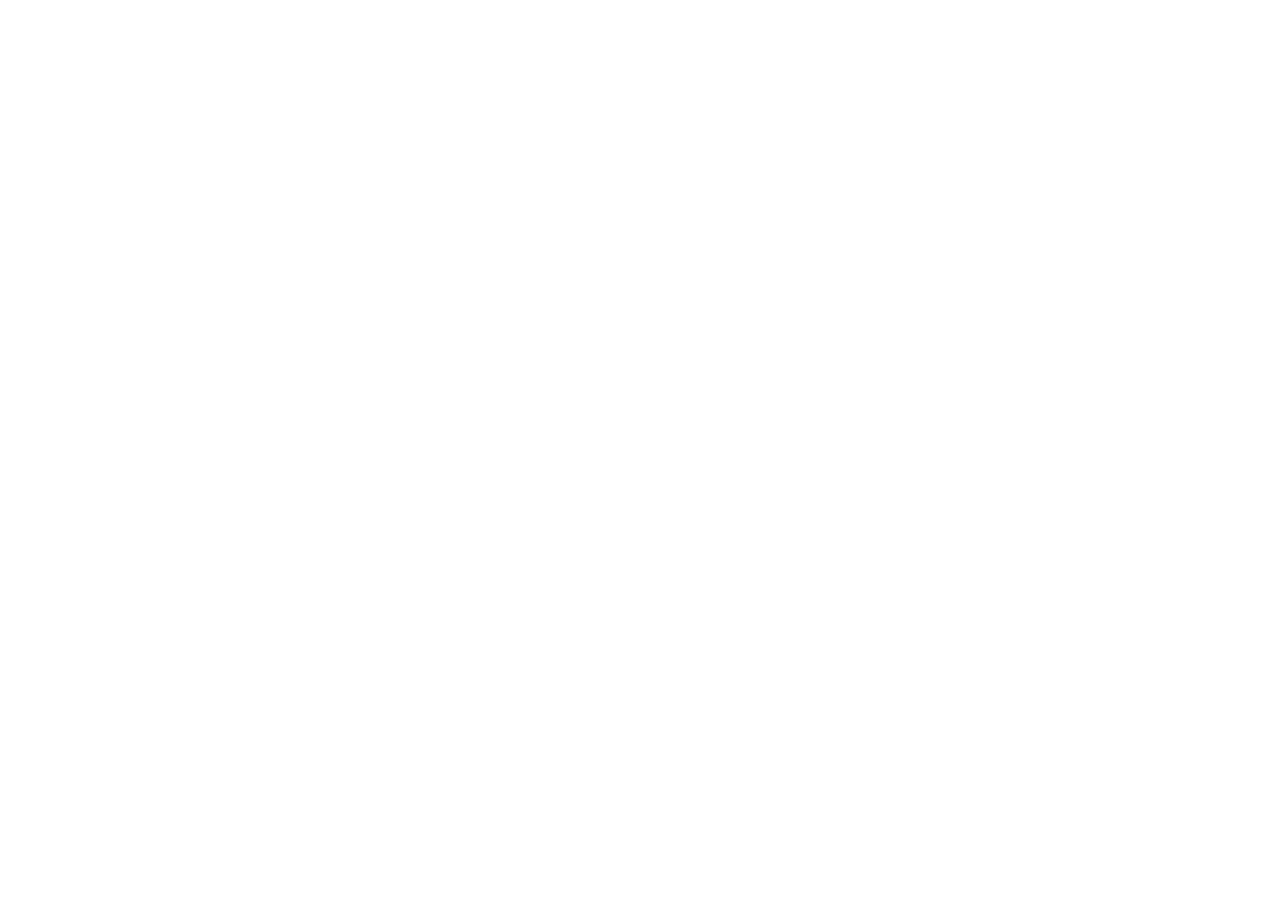
==== pages/communityconcoctions.html @ cd21d294 "first commit" ====
<!DOCTYPE html>
<html lang="en">

<head>
    <meta charset="UTF-8">
    <meta name="viewport" content="width=device-width, initial-scale=1.0">
    <link rel="stylesheet" href="../css/main.css" />
    <title>Document</title>
</head>

<body>

</body>

</html>
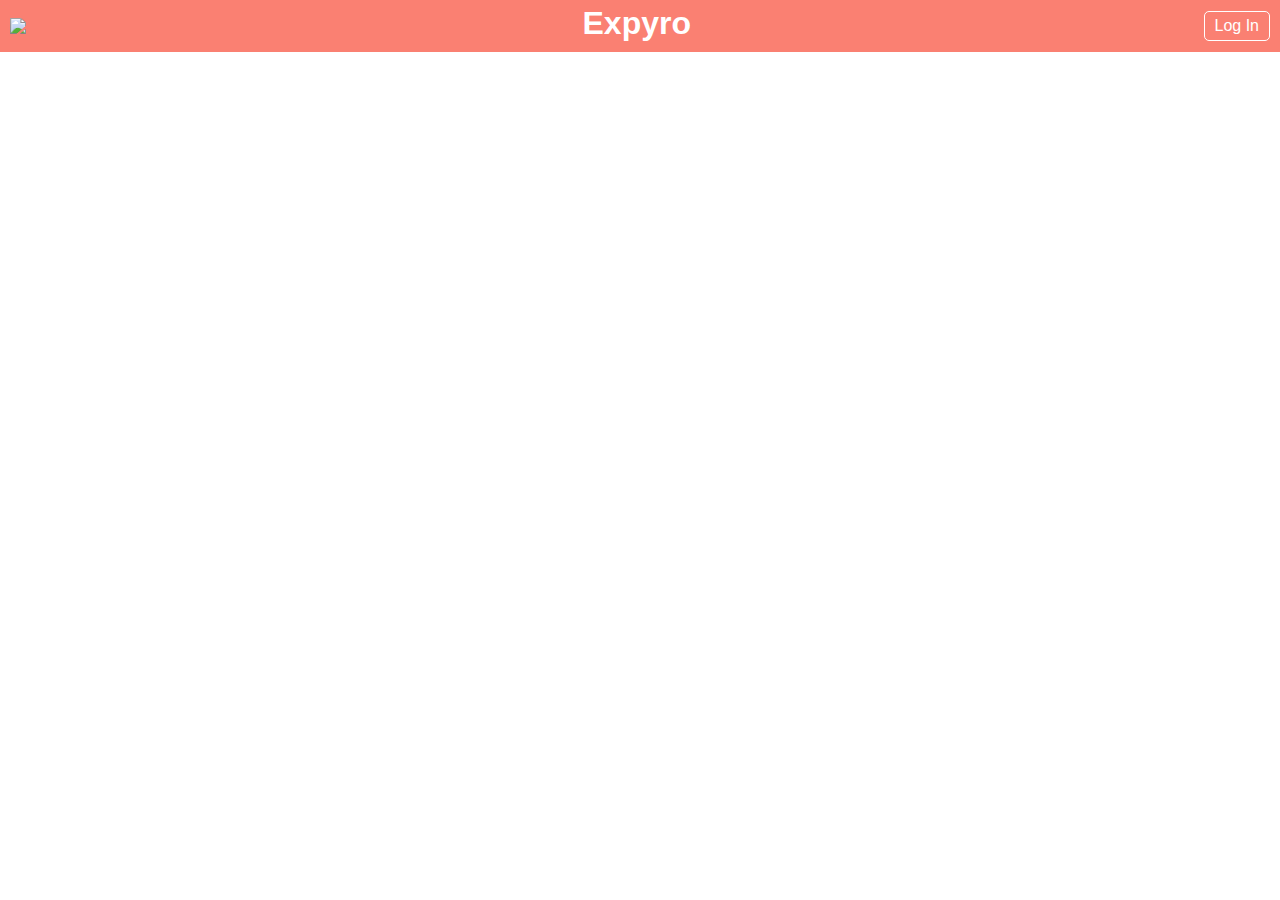
==== commit 27d92cf4: "Page changes" ====
--- a/pages/communityconcoctions.html
+++ b/pages/communityconcoctions.html
@@ -9,7 +9,11 @@
 </head>
 
 <body>
-
+    <header>
+        <img class="hamburger" src="images/hamburger.png" />
+        <h1>Expyro</h1>
+        <a class="login" href="">Log In</a>
+    </header>
 </body>
 
 </html>--- a/css/main.css
+++ b/css/main.css
@@ -0,0 +1,77 @@
+body {
+    margin: 0;
+    font-family: Montserrat, sans-serif;
+}
+
+header {
+    background-color: salmon;
+    display: flex;
+    justify-content: space-between ;
+    align-items: center;
+    padding: 5px 10px;
+}
+
+.hamburger {
+    width: 40px;
+}
+
+.hamburger:hover {
+    cursor: pointer;
+}
+
+h1 {
+    margin: 0;
+    font-family: Lobster, sans-serif;
+    color: white;
+    padding-bottom: 5px;
+    padding-left: 20px;
+}
+
+.login {
+    color: white;
+    text-decoration: none;
+    border: 1px white solid;
+    padding: 5px 10px;
+    border-radius: 5px;
+    transition: all 0.2s ease-in-out;
+}
+
+.login:hover {
+    background-color: white;
+    color: salmon;
+}
+
+main {
+    background-image: url(../images/fruit-veg.jpg);
+    background-size: cover;
+    height: 100vh;
+    background-blend-mode: multiply;
+    background-color: grey;
+    text-align: center;
+    color: white;
+    padding: 200px 10px;
+}
+
+h2 {
+    margin: 0;
+    font-size: 30px;
+    font-weight: 600;
+}
+
+.signup{
+    color: white;
+    text-decoration: none;
+    border: 1px white solid;
+    padding: 5px 10px;
+    border-radius: 5px;
+    transition: all 0.2s ease-in-out;
+}
+
+.signup:hover {
+    background-color: white;
+    color: salmon;
+}
+
+main p {
+margin-bottom: 30px;
+}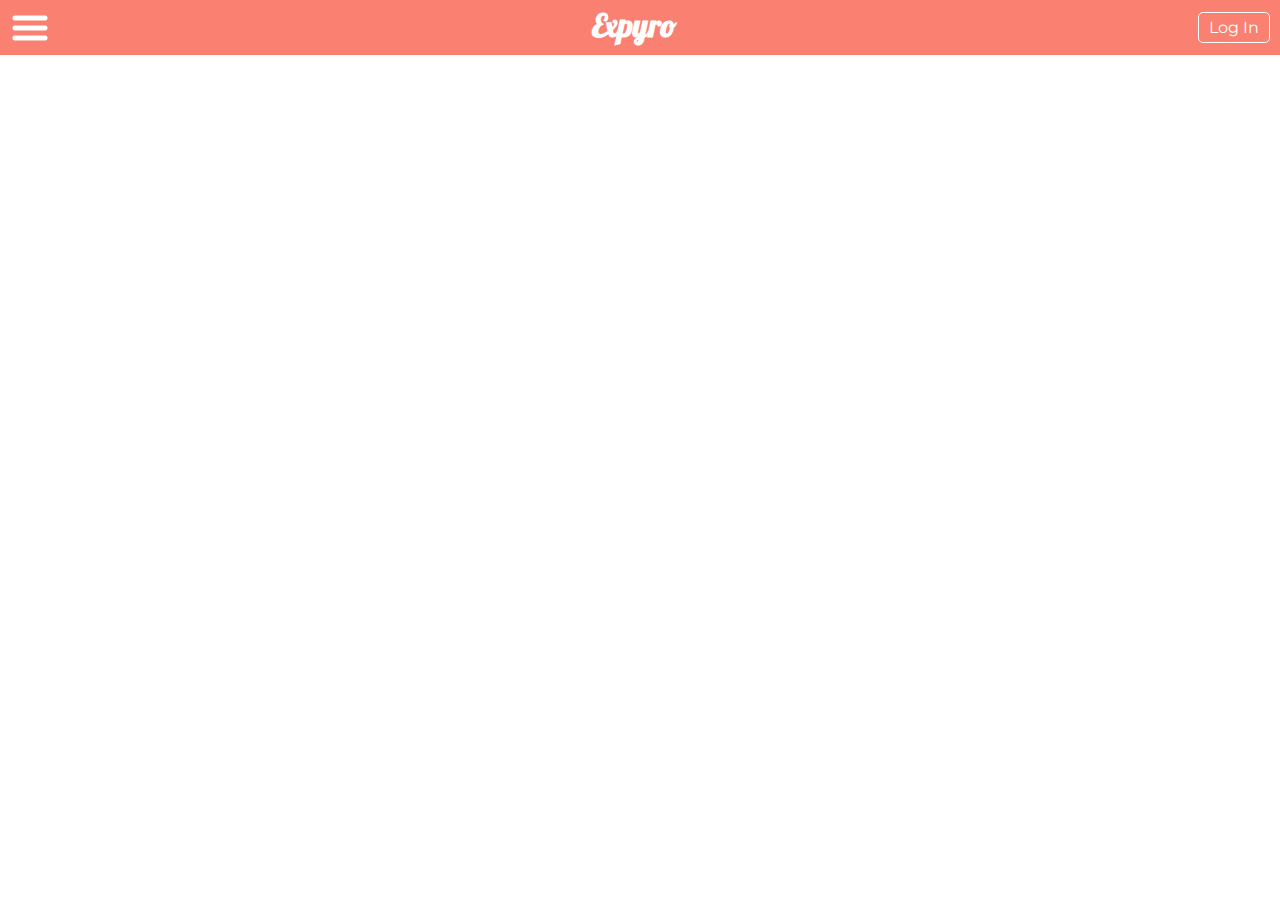
==== commit ed0c3af5: "added hamburger interaction on all pages" ====
--- a/pages/communityconcoctions.html
+++ b/pages/communityconcoctions.html
@@ -5,15 +5,28 @@
     <meta charset="UTF-8">
     <meta name="viewport" content="width=device-width, initial-scale=1.0">
     <link rel="stylesheet" href="../css/main.css" />
+    <link href="https://fonts.googleapis.com/css2?family=Lobster&family=Montserrat:wght@400;600&display=swap"
+        rel="stylesheet">
     <title>Document</title>
 </head>
 
 <body>
     <header>
-        <img class="hamburger" src="images/hamburger.png" />
+        <img class="hamburger" src="../images/hamburger.png" />
         <h1>Expyro</h1>
         <a class="login" href="">Log In</a>
+
+        <aside class="hamburger-menu">
+            <img class="cancel" src="../images/cancel-icon.jpg" />
+            <a href="../index.html">Home</a>
+            <a href="expirytracker.html">Expiry Tracker</a>
+            <a href="grubguru.html">Grub Guru</a>
+            <a href="communityconcoctions.html">Community Concoctions</a>
+            <a href="recipes.html">Recipes</a>
+        </aside>
     </header>
+
+    <script src="../js/index.js"></script>
 </body>
 
 </html>--- a/css/main.css
+++ b/css/main.css
@@ -73,5 +73,38 @@
 }
 
 main p {
-margin-bottom: 30px;
+    margin-bottom: 30px;
+}
+
+.hamburger-menu {
+    background-color: salmon;
+    position: fixed;
+    top: 0;
+    bottom: 0;
+    left: 0;
+    right: 0;
+    padding: 20px;
+    transform: translateX(-100%);
+    transition: all 0.35s ease-in-out;
+}
+
+.open-menu {
+    transform: translateX(0%);
+}
+
+.hamburger-menu a {
+    display: block;
+    text-decoration: none;
+    color: white;
+    font-size: 45px;
+    text-align: center;
+    margin: 20px;
+}
+
+.cancel {
+    width: 30px;
+}
+
+.cancel:hover {
+    cursor: pointer;
 }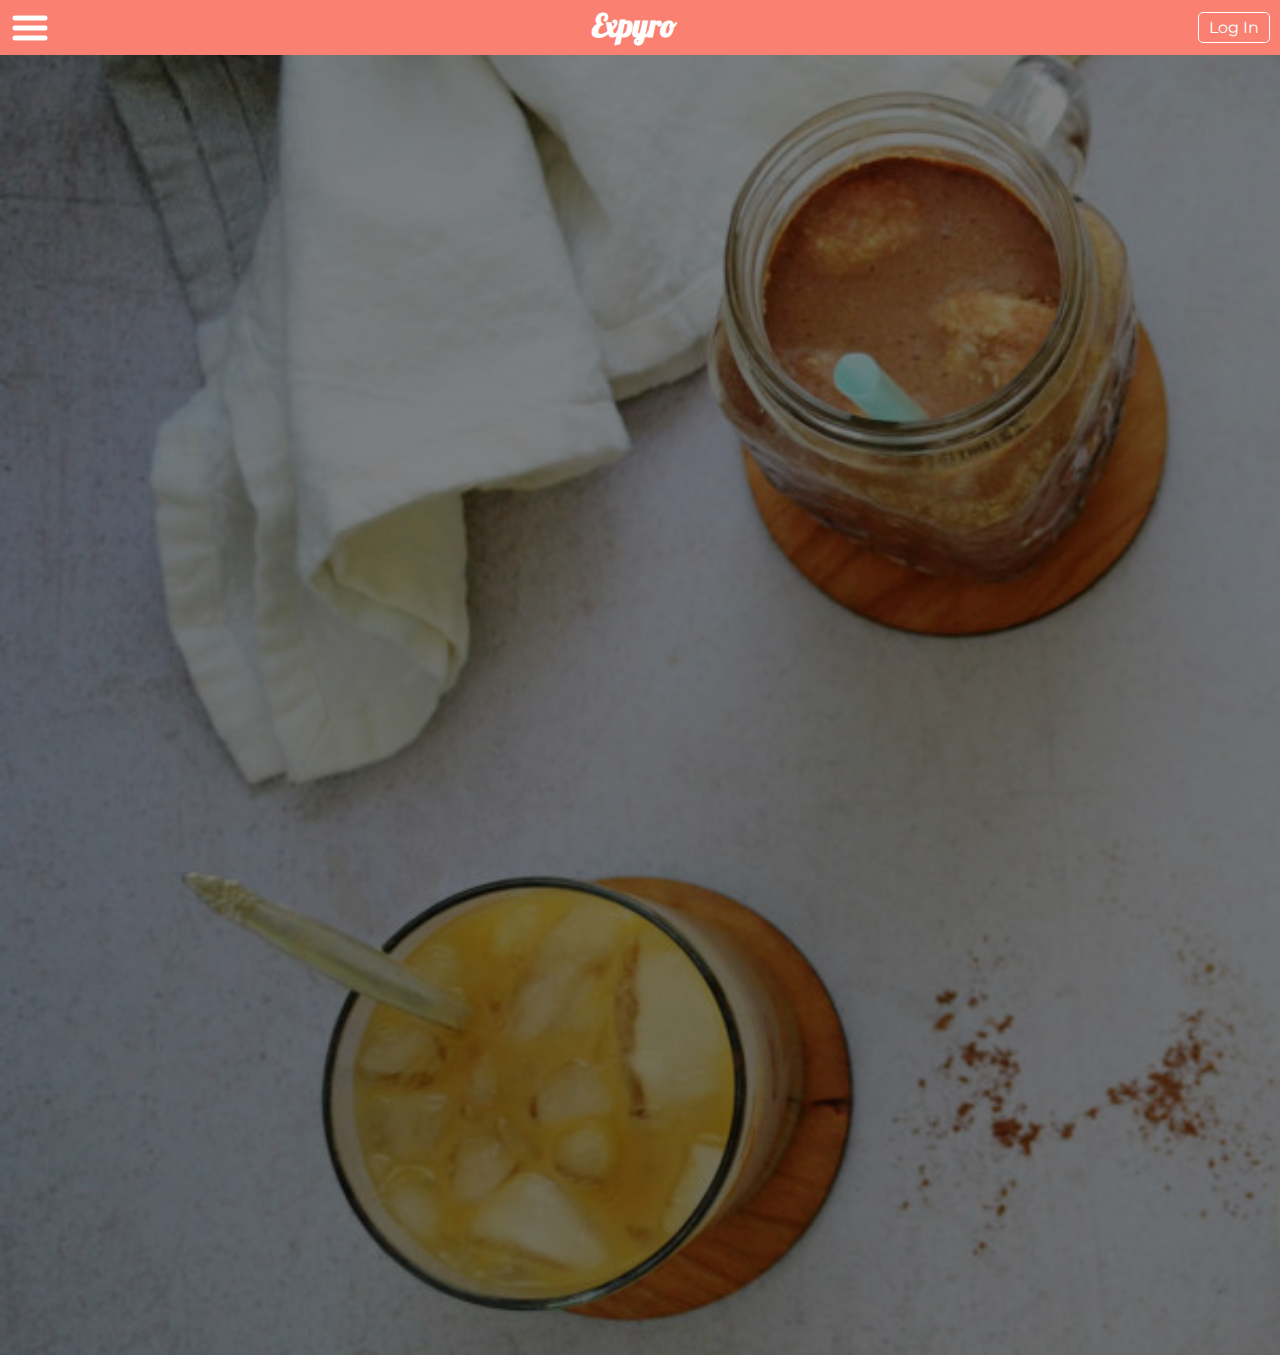
==== commit 1bf9e3a2: "background images added" ====
--- a/pages/communityconcoctions.html
+++ b/pages/communityconcoctions.html
@@ -26,6 +26,13 @@
         </aside>
     </header>
 
+    <main class="cc-main">
+
+
+
+
+    </main>
+
     <script src="../js/index.js"></script>
 </body>
 
--- a/css/main.css
+++ b/css/main.css
@@ -50,6 +50,38 @@
     text-align: center;
     color: white;
     padding: 200px 10px;
+}
+
+.et-main {
+    background-image: url(../images/fridge.jpg);
+    background-size: cover;
+    height: 100vh;
+    background-blend-mode: multiply;
+    background-color: grey;
+}
+
+.gg-main {
+    background-image: url(../images/glassball.jpg);
+    background-size: cover;
+    height: 100vh;
+    background-blend-mode: multiply;
+    background-color: grey;
+}
+
+.recipes-main {
+    background-image: url(../images/recipes.jpg);
+    background-size: cover;
+    height: 100vh;
+    background-blend-mode: multiply;
+    background-color: grey;
+}
+
+.cc-main {
+    background-image: url(../images/cc.jpg);
+    background-size: cover;
+    height: 100vh;
+    background-blend-mode: multiply;
+    background-color: grey;
 }
 
 h2 {
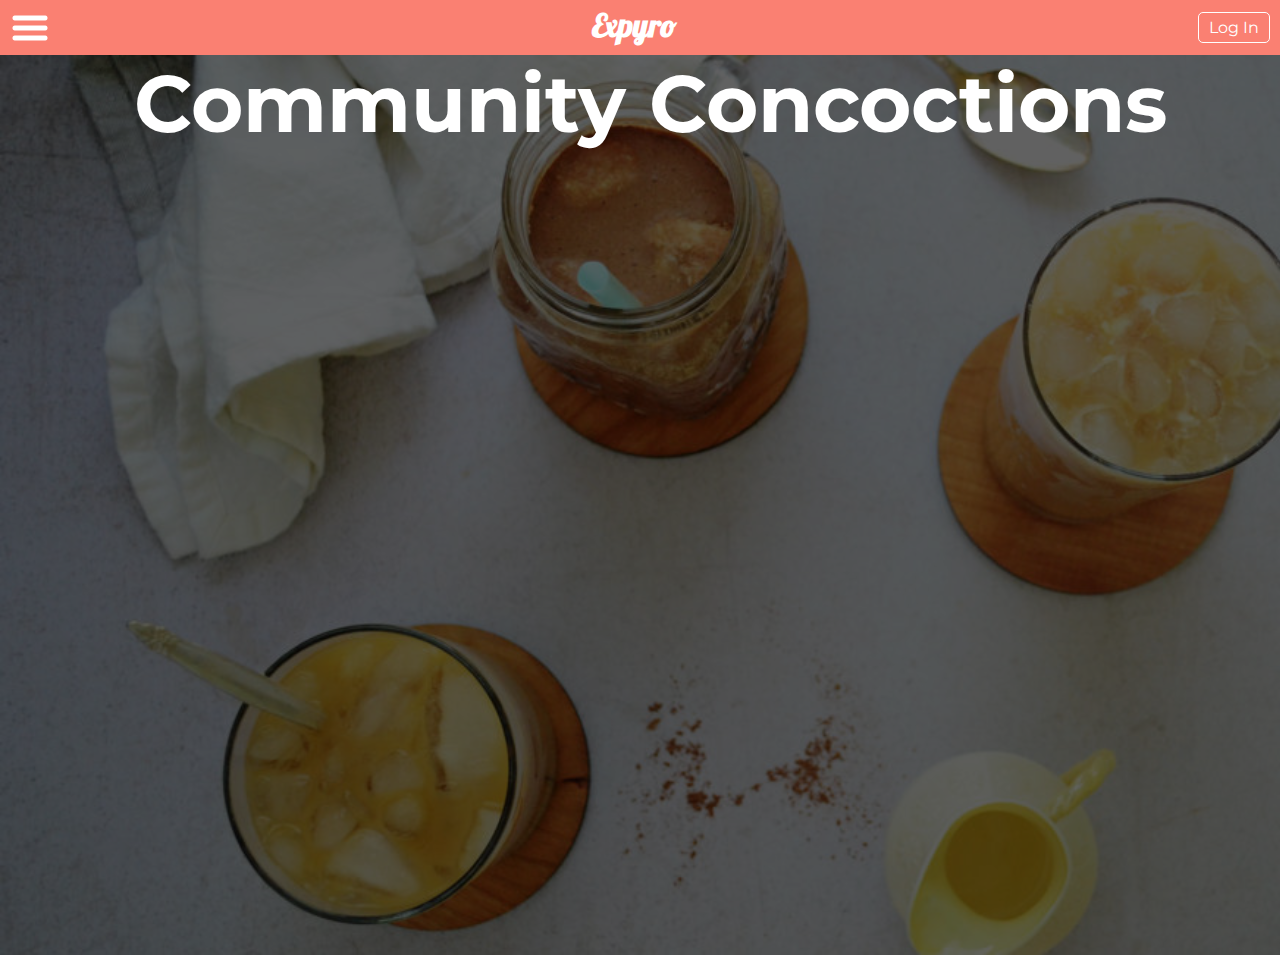
==== commit 4fc68fe8: "finished recipes page" ====
--- a/pages/communityconcoctions.html
+++ b/pages/communityconcoctions.html
@@ -27,7 +27,7 @@
     </header>
 
     <main class="cc-main">
-
+        <h1 class="ggh-1">Community Concoctions</h1>
 
 
 
--- a/css/main.css
+++ b/css/main.css
@@ -2,6 +2,8 @@
     margin: 0;
     font-family: Montserrat, sans-serif;
 }
+
+/* Navigation Bar */
 
 header {
     background-color: salmon;
@@ -11,14 +13,6 @@
     padding: 5px 10px;
 }
 
-.hamburger {
-    width: 40px;
-}
-
-.hamburger:hover {
-    cursor: pointer;
-}
-
 h1 {
     margin: 0;
     font-family: Lobster, sans-serif;
@@ -27,85 +21,12 @@
     padding-left: 20px;
 }
 
-.login {
-    color: white;
-    text-decoration: none;
-    border: 1px white solid;
-    padding: 5px 10px;
-    border-radius: 5px;
-    transition: all 0.2s ease-in-out;
-}
-
-.login:hover {
-    background-color: white;
-    color: salmon;
-}
-
-main {
-    background-image: url(../images/fruit-veg.jpg);
-    background-size: cover;
-    height: 100vh;
-    background-blend-mode: multiply;
-    background-color: grey;
-    text-align: center;
-    color: white;
-    padding: 200px 10px;
-}
-
-.et-main {
-    background-image: url(../images/fridge.jpg);
-    background-size: cover;
-    height: 100vh;
-    background-blend-mode: multiply;
-    background-color: grey;
-}
-
-.gg-main {
-    background-image: url(../images/glassball.jpg);
-    background-size: cover;
-    height: 100vh;
-    background-blend-mode: multiply;
-    background-color: grey;
-}
-
-.recipes-main {
-    background-image: url(../images/recipes.jpg);
-    background-size: cover;
-    height: 100vh;
-    background-blend-mode: multiply;
-    background-color: grey;
-}
-
-.cc-main {
-    background-image: url(../images/cc.jpg);
-    background-size: cover;
-    height: 100vh;
-    background-blend-mode: multiply;
-    background-color: grey;
-}
-
-h2 {
-    margin: 0;
-    font-size: 30px;
-    font-weight: 600;
-}
-
-.signup{
-    color: white;
-    text-decoration: none;
-    border: 1px white solid;
-    padding: 5px 10px;
-    border-radius: 5px;
-    transition: all 0.2s ease-in-out;
-}
-
-.signup:hover {
-    background-color: white;
-    color: salmon;
-}
-
-main p {
-    margin-bottom: 30px;
+.hamburger {
+    width: 40px;
+}
+
+.hamburger:hover {
+    cursor: pointer;
 }
 
 .hamburger-menu {
@@ -115,6 +36,7 @@
     bottom: 0;
     left: 0;
     right: 0;
+    width: 50%;
     padding: 20px;
     transform: translateX(-100%);
     transition: all 0.35s ease-in-out;
@@ -130,7 +52,11 @@
     color: white;
     font-size: 45px;
     text-align: center;
-    margin: 20px;
+    margin: 30px auto;
+}
+
+.hamburger-menu a:hover {
+    text-decoration: underline white;
 }
 
 .cancel {
@@ -139,4 +65,216 @@
 
 .cancel:hover {
     cursor: pointer;
+}
+
+.login {
+    color: white;
+    text-decoration: none;
+    border: 1px white solid;
+    padding: 5px 10px;
+    border-radius: 5px;
+    transition: all 0.2s ease-in-out;
+}
+
+.login:hover {
+    background-color: white;
+    color: salmon;
+}
+
+/* Landing Page */
+
+h2 {
+    margin: 0;
+    font-size: 30px;
+    font-weight: 600;
+}
+
+main p {
+    margin-bottom: 30px;
+}
+
+h3 {
+    padding-top: 35px;
+}
+
+.signup {
+    color: white;
+    text-decoration: none;
+    border: 1px white solid;
+    padding: 5px 10px;
+    border-radius: 5px;
+    transition: all 0.2s ease-in-out;
+}
+
+.signup:hover {
+    background-color: white;
+    color: salmon;
+}
+
+main {
+    background-size: cover;
+    background-blend-mode: multiply;
+    background-color: rgb(97, 97, 97);
+    text-align: center;
+    color: white;
+}
+
+.index-main {
+    background-image: url(../images/fruit-veg.jpg);
+    height: 100vh;
+    padding: 30px 10px;
+}
+
+.index-main h1 {
+    font-family: Lobster, sans-serif;
+    color: white;
+    font-size: 90px;
+    padding-bottom: 30px;
+}
+
+/* Expiry Tracker */
+
+.et-main {
+    background-image: url(../images/fridge.jpg);
+    height: 100vh;
+    padding: 15px;
+}
+
+.et-main h1 {
+    padding-top: 25px;
+}
+
+.et-main p {
+    font-size: 20px;
+    padding-top: 10px;
+}
+
+table {
+    margin: auto;
+    background-color: rgba(0, 0, 0, 0.7);
+    border-radius: 30px;
+}
+
+td, th {
+    padding: 20px;
+}
+
+th {
+    font-size: 25px;
+}
+
+.daysleft  {
+    border: 1px white solid;
+    border-radius: 5px;
+    padding: 10px 15px;
+    text-decoration: none;
+    color: white;
+}
+
+.daysleft:hover {
+    background-color: white;
+    color: salmon;
+}
+
+/* Grub Guru */
+
+.peanut {
+    border-radius: 100px;
+    width: 400px;
+    padding-top: 40px;
+}
+
+.tumeric {
+    width: 400px;
+    border-radius: 100px;
+    padding-top: 40px;
+}
+
+.wine{
+    width: 430px;
+    border-radius: 100px;
+    padding-top: 40px;
+}
+
+.ggtitle {
+    color: white;
+    font-family: Montserrat, sans-serif;
+}
+
+.ggh-1 {
+    font-family: Montserrat, sans-serif;
+    font-size: 80px;
+    padding-bottom: 30px;
+}
+
+.gg-main {
+    background-image: url(../images/glassball.jpg);
+    padding: 70px;
+    display: flex;
+    flex-direction: column;
+    align-items: center;
+}
+
+.ggbuy{
+    color: white;
+    text-decoration: none;
+    border: 1px white solid;
+    padding: 5px 10px;
+    border-radius: 5px;
+    transition: all 0.2s ease-in-out;
+}
+
+.ggbuy:hover {
+    background-color: white;
+    color: salmon;
+}
+
+/* Recipes */
+
+.recipes-main {
+    background-image: url(../images/recipes.jpg);
+    
+    padding: 70px;
+    display: flex;
+    flex-direction: column;
+    align-items: center;
+}
+
+.recipeh2 {
+    padding-top: 10px;
+}
+
+.tagine {
+    width: 400px;
+    border-radius: 50px;
+    padding: 15px;
+}
+
+.dahl {
+    width: 400px;
+    border-radius: 50px;
+    padding: 15px;
+}
+
+.salmon {
+    width: 320px;
+    border-radius: 50px;
+    padding: 15px;
+}
+
+.recipebuy {
+    color: white;
+    text-decoration: none;
+    border: 1px white solid;
+    padding: 5px 10px;
+    border-radius: 5px;
+    transition: all 0.2s ease-in-out;
+    margin-bottom: 10px;
+}
+
+/* Community Concoctions */
+
+.cc-main {
+    background-image: url(../images/cc.jpg);
+    height: 100vh;
 }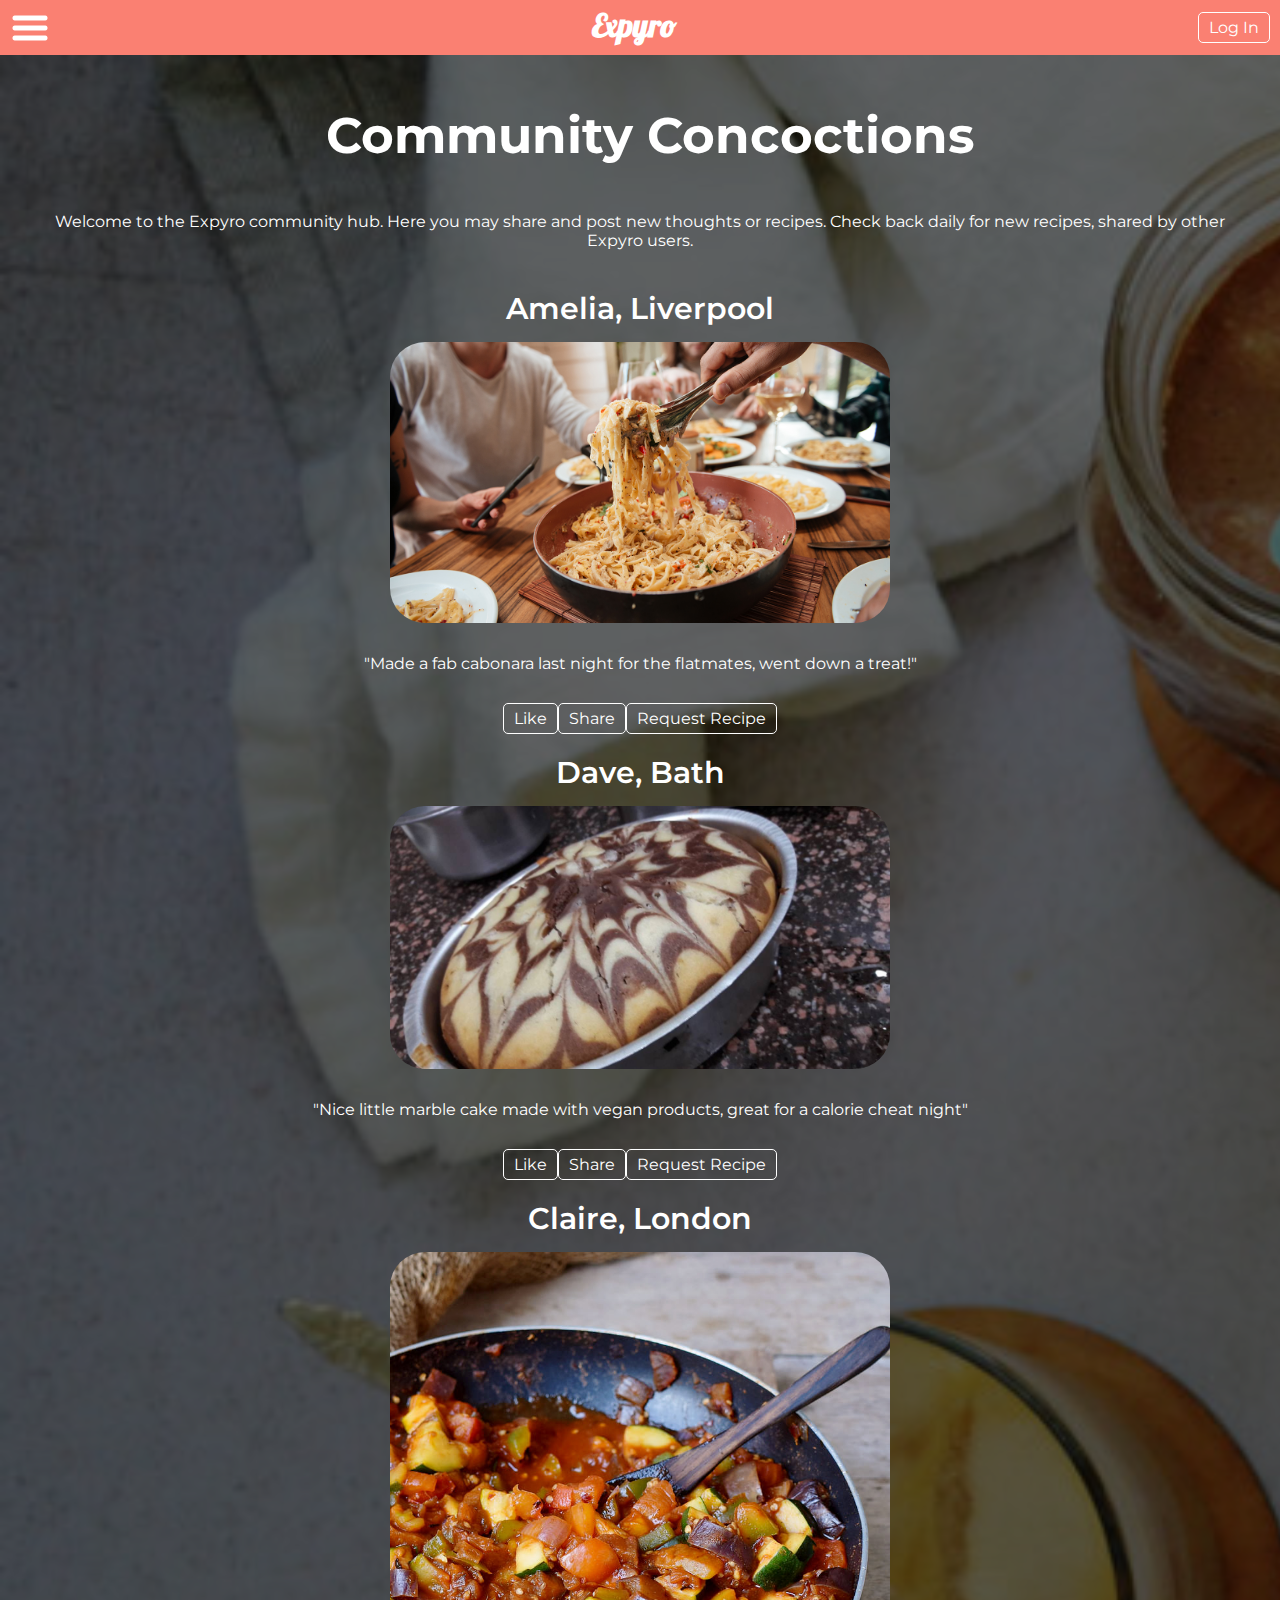
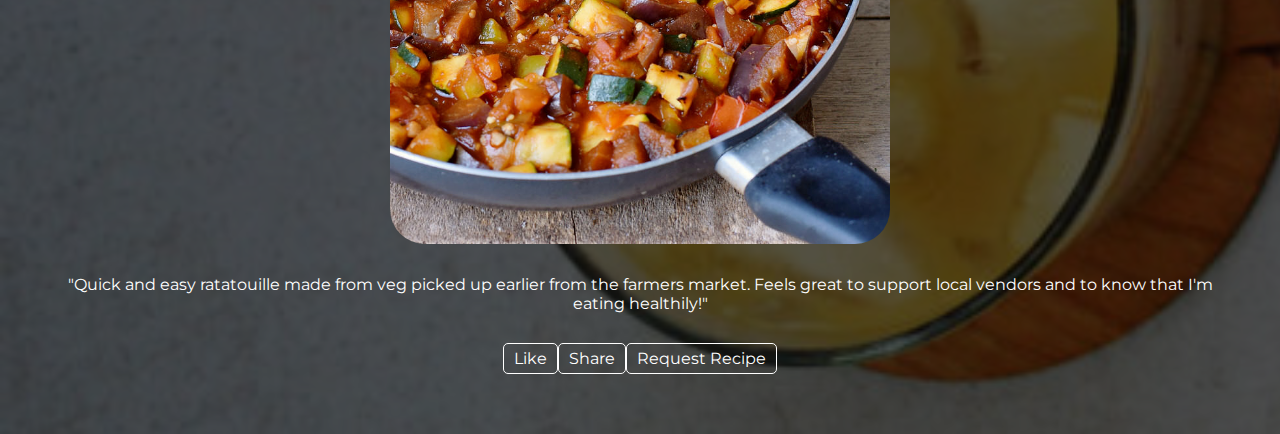
==== commit eebe6fe0: "finished concepts of all pages" ====
--- a/pages/communityconcoctions.html
+++ b/pages/communityconcoctions.html
@@ -27,7 +27,47 @@
     </header>
 
     <main class="cc-main">
-        <h1 class="ggh-1">Community Concoctions</h1>
+        <h1 class="cch-1">Community Concoctions</h1>
+
+        <p>Welcome to the Expyro community hub. Here you may share and post new thoughts or recipes. Check back daily
+            for new recipes, shared by other Expyro users.</p>
+
+        <h2 class="recipeh2">Amelia, Liverpool</h2>
+
+        <img class="hh1" src="../images/hh1.jpg">
+
+        <p>"Made a fab cabonara last night for the flatmates, went down a treat!"</p>
+
+        <div class="socials">
+            <a class="interact" href="">Like</a>
+            <a class="interact" href="">Share</a>
+            <a class="interact" href="">Request Recipe</a>
+        </div>
+
+        <h2 class="recipeh2">Dave, Bath</h2>
+
+        <img class="hh1" src="../images/hh2.jpg">
+
+        <p>"Nice little marble cake made with vegan products, great for a calorie cheat night"</p>
+
+        <div class="socials">
+            <a class="interact" href="">Like</a>
+            <a class="interact" href="">Share</a>
+            <a class="interact" href="">Request Recipe</a>
+        </div>
+
+        <h2 class="recipeh2">Claire, London</h2>
+
+        <img class="hh1" src="../images/hh3.jpg">
+
+        <p>"Quick and easy ratatouille made from veg picked up earlier from the farmers market. Feels great to support
+            local vendors and to know that I'm eating healthily!"</p>
+
+        <div class="socials">
+            <a class="interact" href="">Like</a>
+            <a class="interact" href="">Share</a>
+            <a class="interact" href="">Request Recipe</a>
+        </div>
 
 
 
--- a/css/main.css
+++ b/css/main.css
@@ -233,7 +233,6 @@
 
 .recipes-main {
     background-image: url(../images/recipes.jpg);
-    
     padding: 70px;
     display: flex;
     flex-direction: column;
@@ -276,5 +275,43 @@
 
 .cc-main {
     background-image: url(../images/cc.jpg);
-    height: 100vh;
+    /* height: 100vh; */
+    padding: 50px;
+    display: flex;
+    flex-direction: column;
+    align-items: center;
+}
+
+.cch-1 {
+    font-family: Montserrat, sans-serif;
+    font-size: 50px;
+    padding-bottom: 30px;
+}
+
+.hh1 {
+    width: 500px;
+    border-radius: 50px;
+    padding: 15px;
+}
+
+.socials {
+    display:flex;
+    flex-direction: row;
+    align-items: center;
+    justify-content: space-evenly;
+}
+
+.interact {
+    color: white;
+    text-decoration: none;
+    border: 1px white solid;
+    padding: 5px 10px;
+    border-radius: 5px;
+    transition: all 0.2s ease-in-out;
+    margin-bottom: 10px;
+}
+
+.interact:hover {
+    background-color: white;
+    color: salmon;
 }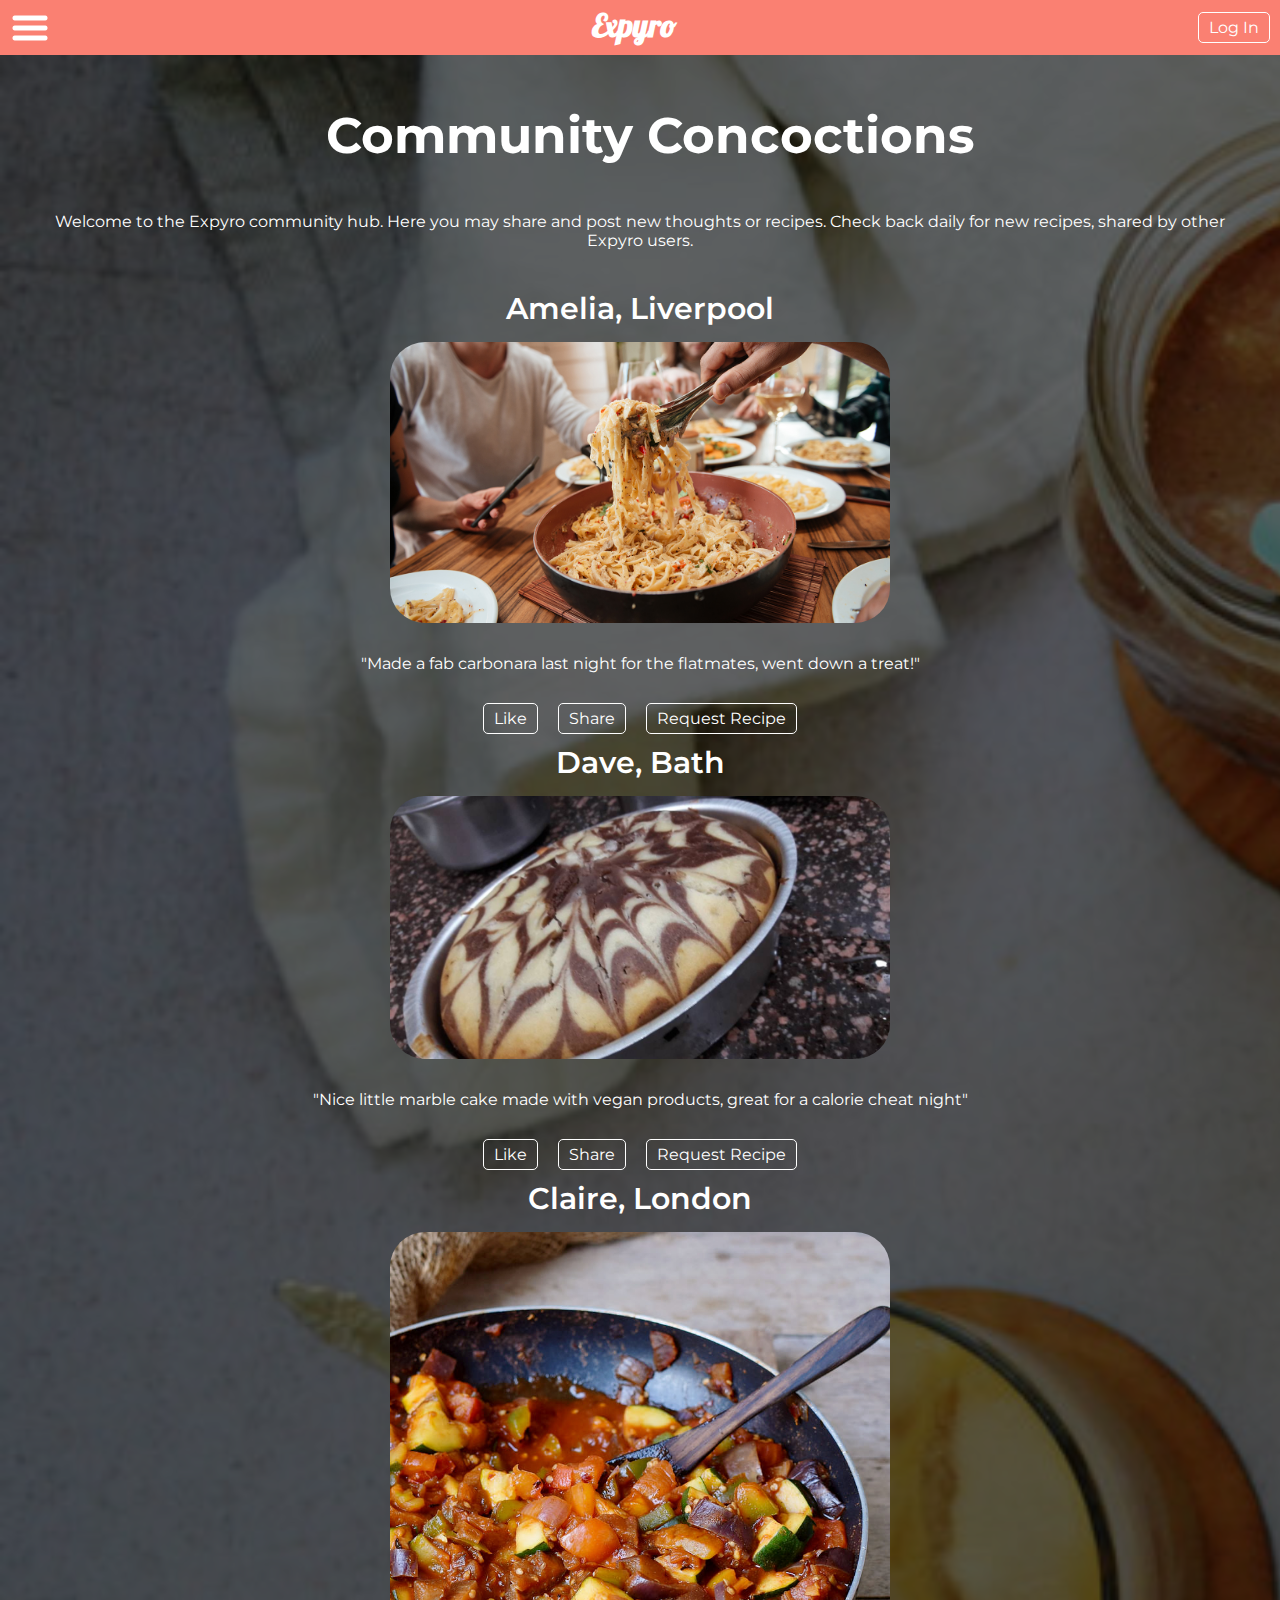
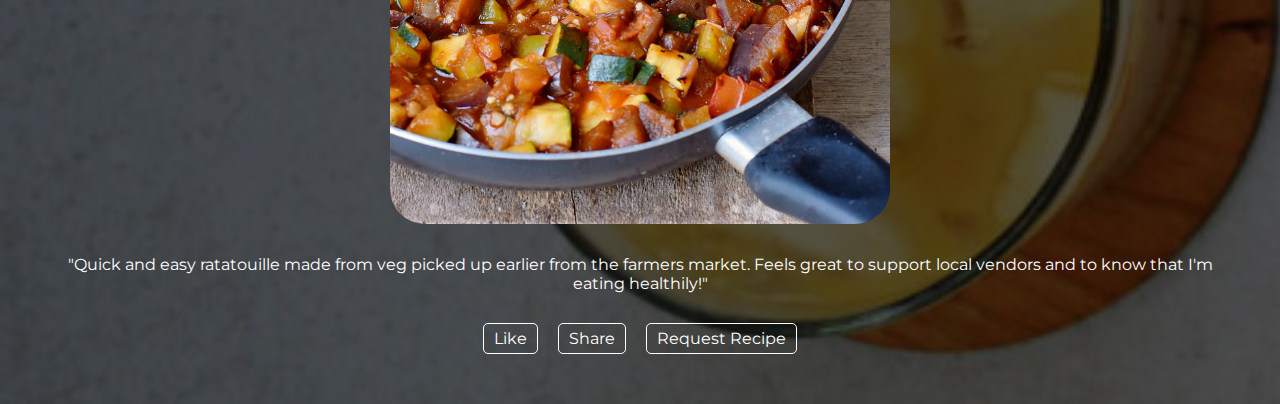
==== commit bdace82a: "buttons spaced out" ====
--- a/pages/communityconcoctions.html
+++ b/pages/communityconcoctions.html
@@ -7,7 +7,7 @@
     <link rel="stylesheet" href="../css/main.css" />
     <link href="https://fonts.googleapis.com/css2?family=Lobster&family=Montserrat:wght@400;600&display=swap"
         rel="stylesheet">
-    <title>Document</title>
+    <title>Expyro: CC's</title>
 </head>
 
 <body>
@@ -36,7 +36,7 @@
 
         <img class="hh1" src="../images/hh1.jpg">
 
-        <p>"Made a fab cabonara last night for the flatmates, went down a treat!"</p>
+        <p>"Made a fab carbonara last night for the flatmates, went down a treat!"</p>
 
         <div class="socials">
             <a class="interact" href="">Like</a>
--- a/css/main.css
+++ b/css/main.css
@@ -298,7 +298,8 @@
     display:flex;
     flex-direction: row;
     align-items: center;
-    justify-content: space-evenly;
+    justify-content: space-between;    
+    
 }
 
 .interact {
@@ -309,6 +310,7 @@
     border-radius: 5px;
     transition: all 0.2s ease-in-out;
     margin-bottom: 10px;
+    margin: 0 10px;
 }
 
 .interact:hover {
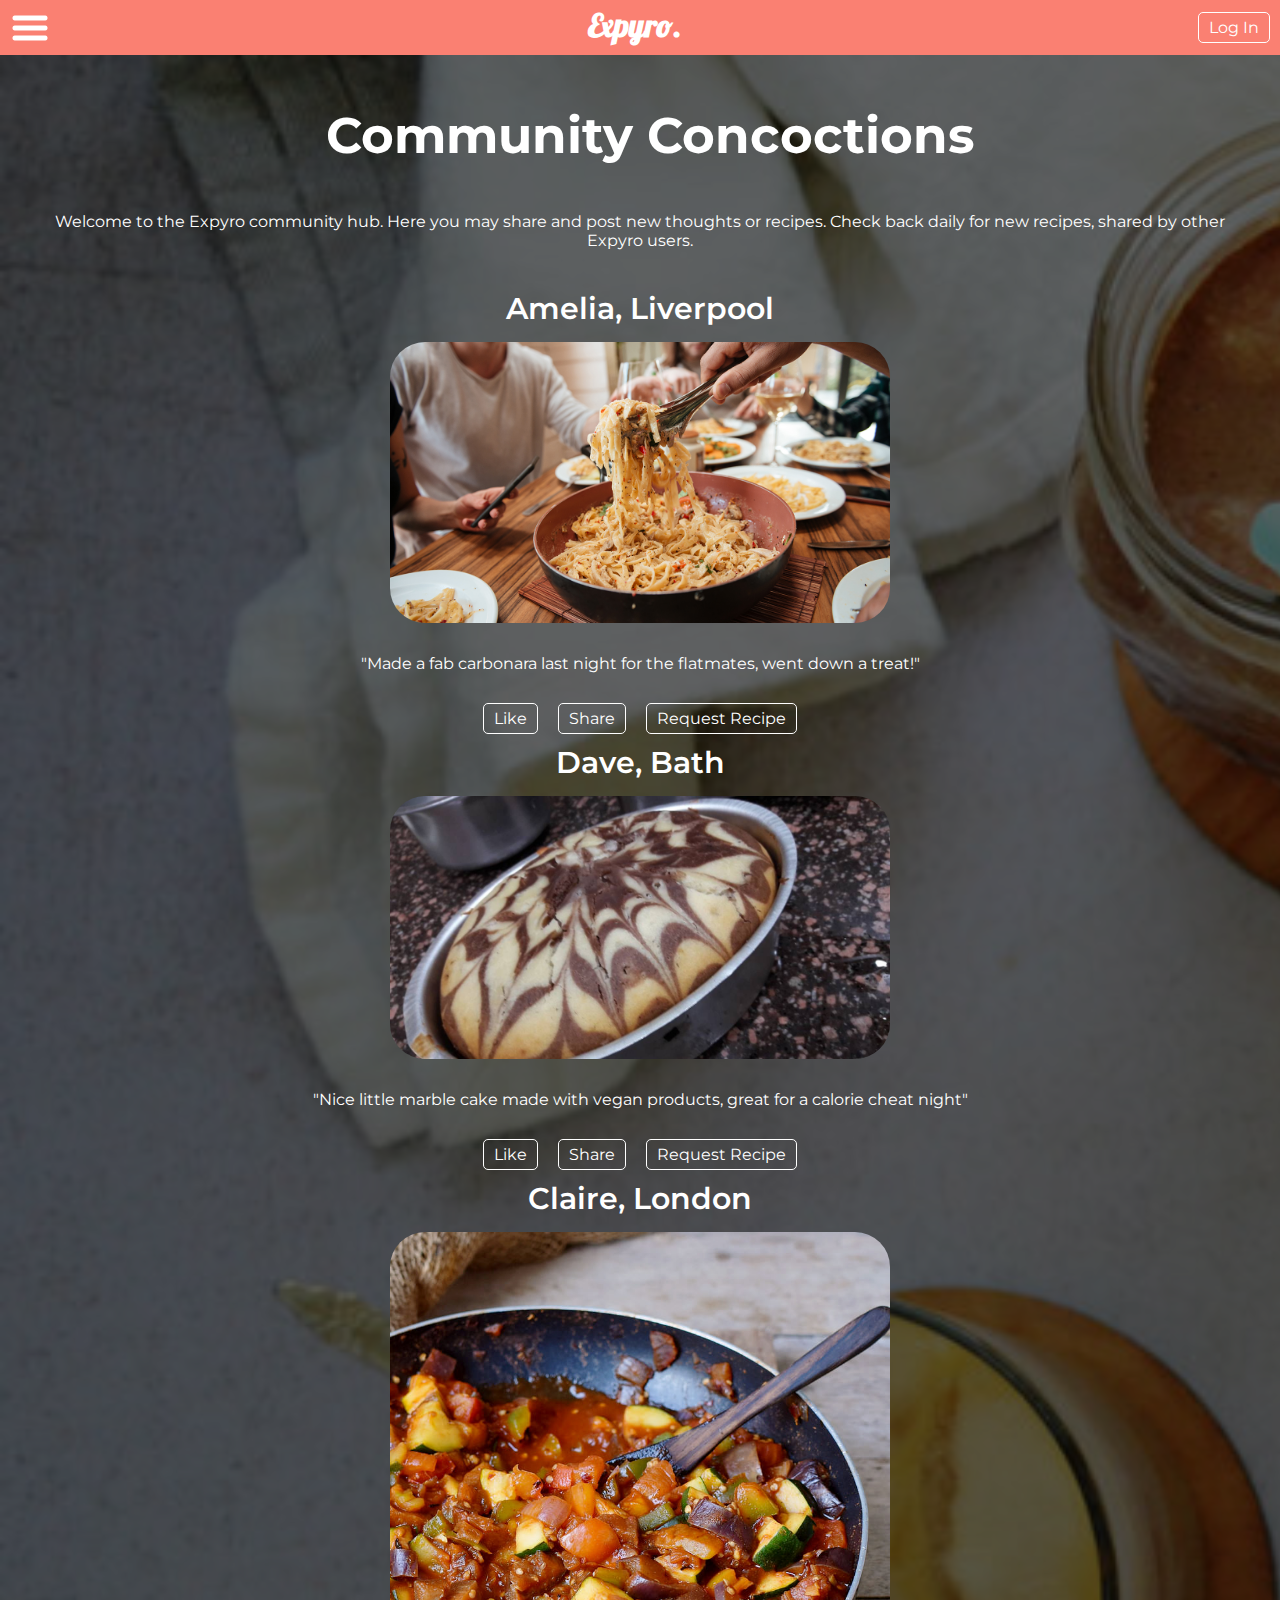
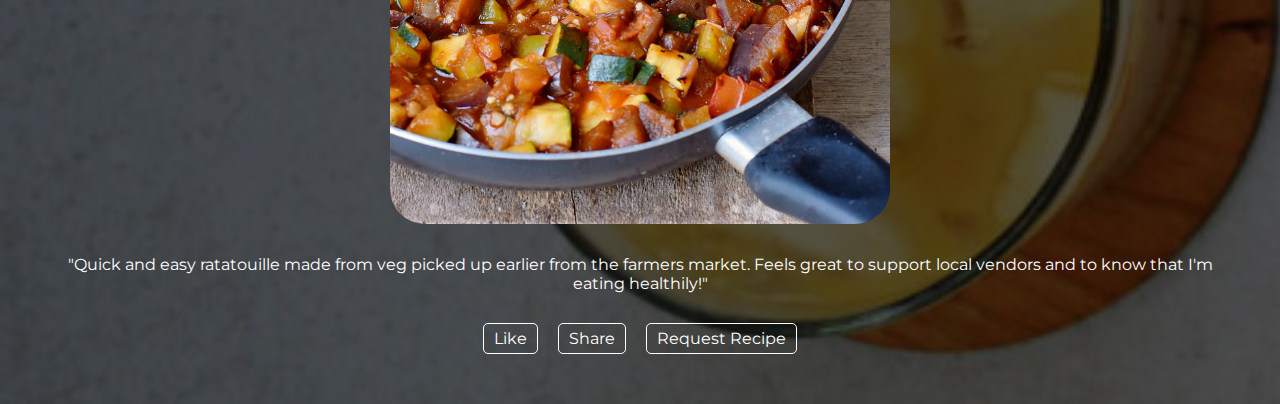
==== commit b3a12ed3: "updated logo" ====
--- a/pages/communityconcoctions.html
+++ b/pages/communityconcoctions.html
@@ -13,7 +13,7 @@
 <body>
     <header>
         <img class="hamburger" src="../images/hamburger.png" />
-        <h1>Expyro</h1>
+        <h1>Expyro.</h1>
         <a class="login" href="">Log In</a>
 
         <aside class="hamburger-menu">
--- a/css/main.css
+++ b/css/main.css
@@ -271,6 +271,11 @@
     margin-bottom: 10px;
 }
 
+.recipebuy:hover {
+    background-color: white;
+    color: salmon;
+}
+
 /* Community Concoctions */
 
 .cc-main {
